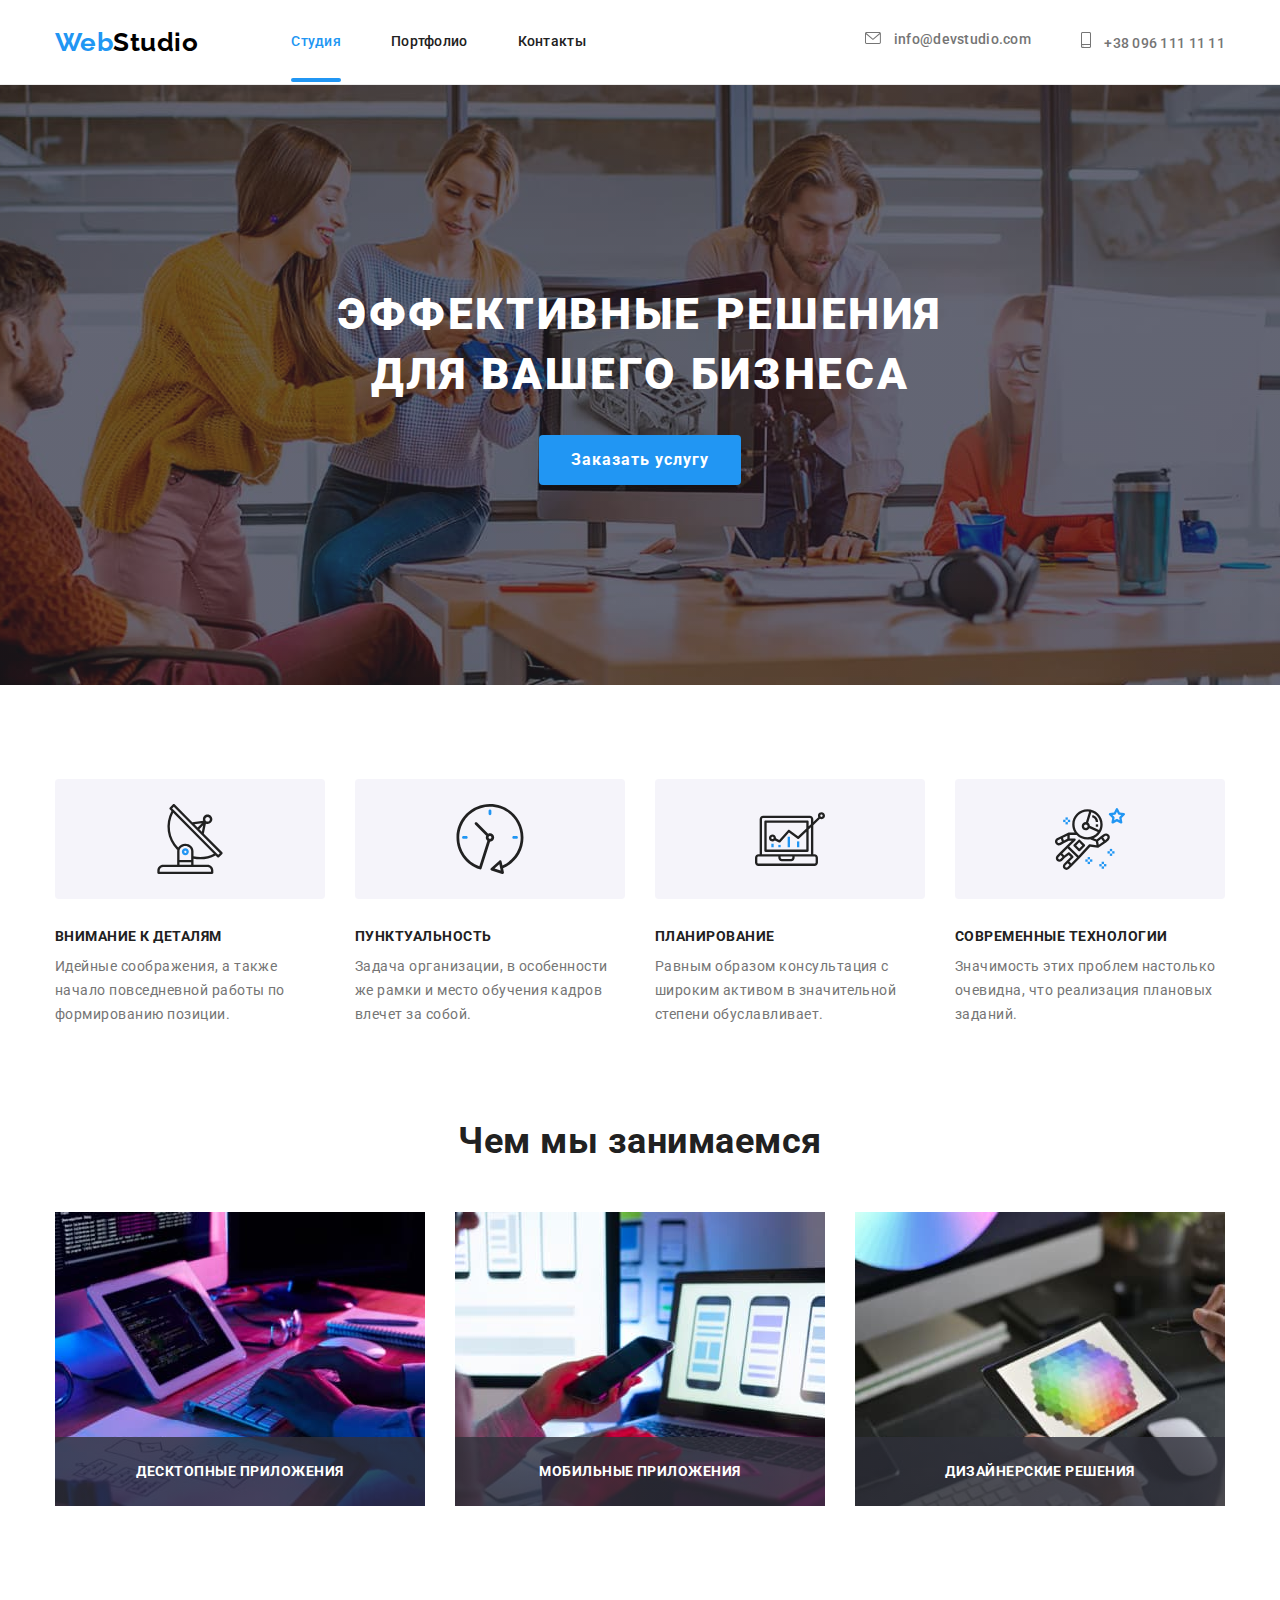
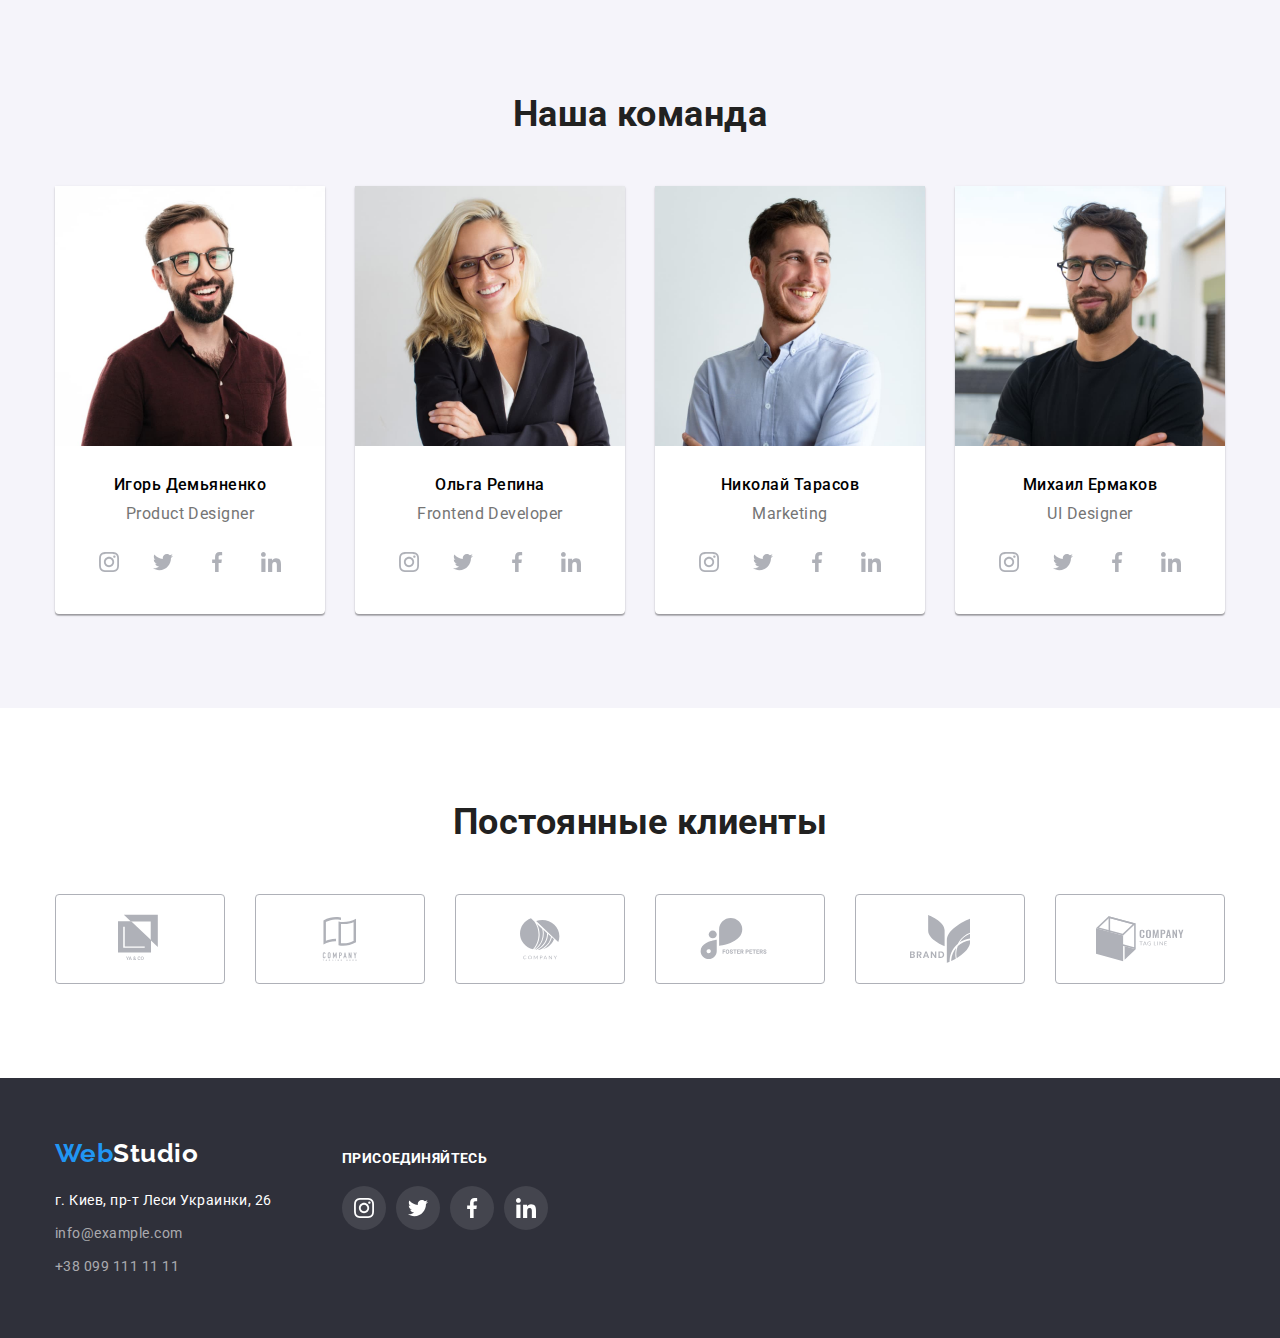
==== index.html @ bd4ec343 "commit1" ====
<!DOCTYPE html>
<html lang="en">
  <head>
    <meta charset="UTF-8" />
    <meta name="viewport" content="width=device-width, initial-scale=1.0" />
    <title>Web studio</title>
    <link rel="preconnect" href="https://fonts.gstatic.com" />
    <link
      href="https://fonts.googleapis.com/css2?family=Raleway:wght@700&family=Roboto:wght@400;500;700;900&display=swap"
      rel="stylesheet"
    />
    <link
      rel="stylesheet"
      href="https://cdnjs.cloudflare.com/ajax/libs/modern-normalize/1.0.0/modern-normalize.min.css"
    />
    <link rel="stylesheet" href="./css/style.css" />
  </head>
  <body>
    <!-- header container -->
    <header class="header">
      <div class="container">
        <a class="header-logo" href="./index.html"><span>Web</span>Studio</a>
        <nav class="nav">
          <ul class="nav-list">
            <li class="item">
              <a class="nav-link current" href="./index.html">Студия</a>
            </li>
            <li class="item">
              <a class="nav-link" href="./portfolio.html">Портфолио</a>
            </li>
            <li class="item">
              <a class="nav-link" href="">Контакты</a>
            </li>
          </ul>
        </nav>
        <address>
          <ul class="address-list">
            <li class="item">
              <a class="header-contact" href="mailto:info@devstudio.com">
                <svg class="icon" width="16" height="12">
                  <use href="./img/sprite.svg#icon-mail"></use>
                </svg>
                info@devstudio.com</a
              >
            </li>
            <li class="item">
              <a class="header-contact" href="tel:+380961111111">
                <svg class="icon" width="10" height="16">
                  <use href="./img/sprite.svg#icon-phone"></use>
                </svg>
                +38 096 111 11 11
              </a>
            </li>
          </ul>
        </address>
      </div>
    </header>
    <!-- main container -->
    <main>
      <section class="hero section">
        <div class="container">
          <div class="hero-content">
            <h1 class="hero-heading">Эффективные решения для вашего бизнеса</h1>
            <button class="make-order-button" data-modal-open>Заказать услугу</button>
          </div>
        </div>
      </section>
      <!-- our strength section -->
      <section class="strength section">
        <div class="strength container">
          <h2 class="heading visually-hidden">Наши преимущества</h2>
          <ul class="strength-list">
            <li class="item antenna">
              <h3 class="name">Внимание к деталям</h3>
              <p class="discription">
                Идейные соображения, а также начало повседневной работы по формированию позиции.
              </p>
            </li>
            <li class="item clock">
              <h3 class="name">Пунктуальность</h3>
              <p class="discription">
                Задача организации, в особенности же рамки и место обучения кадров влечет за собой.
              </p>
            </li>
            <li class="item diagram">
              <h3 class="name">Планирование</h3>
              <p class="discription">
                Равным образом консультация с широким активом в значительной степени обуславливает.
              </p>
            </li>
            <li class="item astronaut">
              <h3 class="name">Современные технологии</h3>
              <p class="discription">Значимость этих проблем настолько очевидна, что реализация плановых заданий.</p>
            </li>
          </ul>
        </div>
      </section>
      <!-- Businesses section -->
      <section class="businesses section">
        <div class="container">
          <h2 class="heading">Чем мы занимаемся</h2>
          <ul class="businesses-list">
            <li class="item">
              <img width="370" height="294" src="./img/img1.jpg" alt="desk" />
              <div class="item-label">
                <h3 class="label-heading">Десктопные приложения</h3>
              </div>
            </li>
            <li class="item">
              <img width="370" height="294" src="./img/img2.jpg" alt="phone" />
              <div class="item-label">
                <h3 class="label-heading">Мобильные приложения</h3>
              </div>
            </li>
            <li class="item">
              <img width="370" height="294" src="./img/img3.jpg" alt="tablet" />
              <div class="item-label">
                <h3 class="label-heading">Дизайнерские решения</h3>
              </div>
            </li>
          </ul>
        </div>
      </section>
      <!-- teammates section -->
      <section class="team section">
        <div class="container">
          <h2 class="heading">Наша команда</h2>
          <ul class="team-list">
            <li class="item">
              <img width="270" height="260" src="./img/team1.jpg" alt="Product Designer" />
              <div class="item-name">
                <h3 class="name">Игорь Демьяненко</h3>
                <p class="description">Product Designer</p>
                <ul class="link-list">
                  <li class="link-item">
                    <a class="link-icon" href="">
                      <svg class="icon" width="20" height="20">
                        <use href="./img/sprite.svg#icon-instagram"></use>
                      </svg>
                    </a>
                  </li>
                  <li class="link-item">
                    <a class="link-icon" href="">
                      <svg class="icon" width="20" height="20">
                        <use href="./img/sprite.svg#icon-twitter"></use>
                      </svg>
                    </a>
                  </li>
                  <li class="link-item">
                    <a class="link-icon" href="">
                      <svg class="icon" width="20" height="20">
                        <use href="./img/sprite.svg#icon-facebook"></use>
                      </svg>
                    </a>
                  </li>
                  <li class="link-item">
                    <a class="link-icon" href="">
                      <svg class="icon" width="20" height="20">
                        <use href="./img/sprite.svg#icon-linkedin"></use>
                      </svg>
                    </a>
                  </li>
                </ul>
              </div>
            </li>
            <li class="item">
              <img width="270" height="260" src="./img/team2.jpg" alt="Frontend Developer" />
              <div class="item-name">
                <h3 class="name">Ольга Репина</h3>
                <p class="description">Frontend Developer</p>
                <ul class="link-list">
                  <li class="link-item">
                    <a class="link-icon" href="">
                      <svg class="icon" width="20" height="20">
                        <use href="./img/sprite.svg#icon-instagram"></use>
                      </svg>
                    </a>
                  </li>
                  <li class="link-item">
                    <a class="link-icon" href="">
                      <svg class="icon" width="20" height="20">
                        <use href="./img/sprite.svg#icon-twitter"></use>
                      </svg>
                    </a>
                  </li>
                  <li class="link-item">
                    <a class="link-icon" href="">
                      <svg class="icon" width="20" height="20">
                        <use href="./img/sprite.svg#icon-facebook"></use>
                      </svg>
                    </a>
                  </li>
                  <li class="link-item">
                    <a class="link-icon" href="">
                      <svg class="icon" width="20" height="20">
                        <use href="./img/sprite.svg#icon-linkedin"></use>
                      </svg>
                    </a>
                  </li>
                </ul>
              </div>
            </li>
            <li class="item">
              <img width="270" height="260" src="./img/team3.jpg" alt="Marketing" />
              <div class="item-name">
                <h3 class="name">Николай Тарасов</h3>
                <p class="description">Marketing</p>
                <ul class="link-list">
                  <li class="link-item">
                    <a class="link-icon" href="">
                      <svg class="icon" width="20" height="20">
                        <use href="./img/sprite.svg#icon-instagram"></use>
                      </svg>
                    </a>
                  </li>
                  <li class="link-item">
                    <a class="link-icon" href="">
                      <svg class="icon" width="20" height="20">
                        <use href="./img/sprite.svg#icon-twitter"></use>
                      </svg>
                    </a>
                  </li>
                  <li class="link-item">
                    <a class="link-icon" href="">
                      <svg class="icon" width="20" height="20">
                        <use href="./img/sprite.svg#icon-facebook"></use>
                      </svg>
                    </a>
                  </li>
                  <li class="link-item">
                    <a class="link-icon" href="">
                      <svg class="icon" width="20" height="20">
                        <use href="./img/sprite.svg#icon-linkedin"></use>
                      </svg>
                    </a>
                  </li>
                </ul>
              </div>
            </li>
            <li class="item">
              <img width="270" height="260" src="./img/team4.jpg" alt="UI Designer" />
              <div class="item-name">
                <h3 class="name">Михаил Ермаков</h3>
                <p class="description">UI Designer</p>
                <ul class="link-list">
                  <li class="link-item">
                    <a class="link-icon" href="">
                      <svg class="icon" width="20" height="20">
                        <use href="./img/sprite.svg#icon-instagram"></use>
                      </svg>
                    </a>
                  </li>
                  <li class="link-item">
                    <a class="link-icon" href="">
                      <svg class="icon" width="20" height="20">
                        <use href="./img/sprite.svg#icon-twitter"></use>
                      </svg>
                    </a>
                  </li>
                  <li class="link-item">
                    <a class="link-icon" href="">
                      <svg class="icon" width="20" height="20">
                        <use href="./img/sprite.svg#icon-facebook"></use>
                      </svg>
                    </a>
                  </li>
                  <li class="link-item">
                    <a class="link-icon" href="">
                      <svg class="icon" width="20" height="20">
                        <use href="./img/sprite.svg#icon-linkedin"></use>
                      </svg>
                    </a>
                  </li>
                </ul>
              </div>
            </li>
          </ul>
        </div>
      </section>
      <!----- client section ------>
      <section class="client section">
        <div class="container">
          <h2 class="heading">Постоянные клиенты</h2>
          <ul class="client-list">
            <li class="item">
              <a href="" class="client-link">
                <svg class="icon" width="44" height="50">
                  <use href="./img/sprite.svg#icon-logo1"></use>
                </svg>
              </a>
            </li>
            <li class="item">
              <a href="" class="client-link">
                <svg class="icon" width="40" height="44">
                  <use href="./img/sprite.svg#icon-logo2"></use>
                </svg>
              </a>
            </li>
            <li class="item">
              <a href="" class="client-link">
                <svg class="icon" width="40" height="42">
                  <use href="./img/sprite.svg#icon-logo3"></use>
                </svg>
              </a>
            </li>
            <li class="item">
              <a href="" class="client-link">
                <svg class="icon" width="80" height="42">
                  <use href="./img/sprite.svg#icon-logo4"></use>
                </svg>
              </a>
            </li>
            <li class="item">
              <a href="" class="client-link">
                <svg class="icon" width="60" height="48">
                  <use href="./img/sprite.svg#icon-logo5"></use>
                </svg>
              </a>
            </li>
            <li class="item">
              <a href="" class="client-link">
                <svg class="icon" width="88" height="46">
                  <use href="./img/sprite.svg#icon-logo6"></use>
                </svg>
              </a>
            </li>
          </ul>
        </div>
      </section>
    </main>
    <!-- footer section -->
    <footer class="footer">
      <section class="container">
        <div class="info">
          <a class="footer-logo" href="./index.html"><span>Web</span>Studio</a>
          <address>
            <ul>
              <li class="item">
                <a
                  class="footer-address"
                  href="https://goo.gl/maps/swV6j4v5GU542pUBA"
                  target="_blank"
                  rel="searchonmaps"
                >
                  г. Киев, пр-т Леси Украинки, 26
                </a>
              </li>
              <li class="item">
                <a class="footer-contact" href="mailto:info@example.com">info@example.com </a>
              </li>
              <li class="item">
                <a class="footer-contact" href="tel:+380991111111">+38 099 111 11 11 </a>
              </li>
            </ul>
          </address>
        </div>
        <div class="footer-list">
          <h3 class="heading-joinus">Присоединяйтесь</h3>
          <ul class="footer-links-list">
            <li class="footer-links-list-item">
              <a class="footer-links-icon" href="">
                <svg class="icon" width="20" height="20">
                  <use href="./img/sprite.svg#icon-instagram"></use>
                </svg>
              </a>
            </li>
            <li class="footer-links-list-item">
              <a class="footer-links-icon" href="">
                <svg class="icon" width="20" height="20">
                  <use href="./img/sprite.svg#icon-twitter"></use>
                </svg>
              </a>
            </li>
            <li class="footer-links-list-item">
              <a class="footer-links-icon" href="">
                <svg class="icon" width="20" height="20">
                  <use href="./img/sprite.svg#icon-facebook"></use>
                </svg>
              </a>
            </li>
            <li class="footer-links-list-item">
              <a class="footer-links-icon" href="">
                <svg class="icon" width="20" height="20">
                  <use href="./img/sprite.svg#icon-linkedin"></use>
                </svg>
              </a>
            </li>
          </ul>
        </div>
      </section>
    </footer>

    <div class="backdrop is-hidden" data-modal>
      <div class="modal">
        <button class="close-modal" data-modal-close type="button">
          X
          <!-- <svg>
            <use href="./img/close.svg"></use>
          </svg> -->
        </button>
      </div>
    </div>

    <script src="./js/modal.js"></script>
  </body>
</html>
---- css/style.css ----
/* hero and footer backgrounds #2F303A
team background #F5F4FA
logo #000000 #2196F3
header nav #212121 #2196F3
contact links #757575 #2196F3
headings #212121
discriptions #757575
adress and email footer #FFFFFF, 60 % */

:root {
  --primary-heading-color: #212121;
  --primary-text-color: #757575;
  --hero-and-footer-background-color: #2f303a;
  --team-section-background-color: #f5f4fa;
  --accent-color: #2196f3;
  --hover-function: cubic-bezier(0.4, 0, 0.2, 1);
}

html {
  box-sizing: border-box;
  margin-left: auto;
  margin-right: auto;
}

*,
*::before,
*::after {
  box-sizing: inherit;
  padding: 0;
  margin: 0;
}

/* ------body------ */
body {
  background-color: #ffffff;
  font-family: 'roboto', sans-serif;
  letter-spacing: 0.03em;
}

.container {
  width: 1200px;
  padding-left: 15px;
  padding-right: 15px;
  margin-left: auto;
  margin-right: auto;
}

.section {
  padding-top: 94px;
  padding-bottom: 94px;
}

/* section,
container,
div {
  outline: solid 1px tomato;
} */

/*---- removing decor ---*/
li {
  list-style: none;
}

a {
  text-decoration: none;
}

img {
  display: block;
}
button {
  border: none;
  cursor: pointer;
}

.visually-hidden {
  position: absolute !important;
  clip: rect(1px 1px 1px 1px);
  clip: rect(1px, 1px, 1px, 1px);
  padding: 0 !important;
  border: 0 !important;
  height: 1px !important;
  width: 1px !important;
  overflow: hidden;
}
/* ---------header----------- */

.header .container {
  display: flex;
  align-items: center;
}

.nav {
  margin-left: 93px;
}

.nav-list {
  display: flex;
}

.nav-list .item + .item,
.address-list .item + .item {
  margin-left: 50px;
}

.address-list {
  display: flex;
}

.header address {
  margin-left: auto;
}

.nav-link-current,
.nav-link,
.header-contact {
  display: block;
  padding-top: 32px;
  padding-bottom: 32px;
  transition: color 250ms var(--hover-function);
}

.header-logo,
.footer-logo {
  color: #000000;
  font-family: 'raleway', sans-serif;
  font-weight: 700;
  font-size: 26px;
  line-height: 1.19;
}

.header-logo span,
.footer-logo span {
  color: var(--accent-color);
}

.header {
  color: var(--primary-heading-color);
  background-color: #ffffff;
  border-bottom: 1px solid #ececec;
}

.nav-link {
  color: var(--primary-heading-color);
  font-weight: 500;
  font-size: 14px;
  line-height: 1.14;
  letter-spacing: 0.02em;
}

.nav-list .current {
  color: var(--accent-color);
  display: block;
  padding-bottom: 0;
}

.nav-list .current::after {
  margin-top: 28px;
  content: '';
  display: block;
  height: 4px;
  border-radius: 2px;
  background-color: var(--accent-color);
}

.header-contact {
  color: #757575;
  font-style: normal;
  font-weight: 500;
  font-size: 14px;
  line-height: 1.14;
  letter-spacing: 0.02em;
  fill: #757575;
}

.header .icon {
  margin-right: 10px;
  transition: fill 250ms var(--hover-function);
}

.header-contact:hover,
.nav-link:hover,
.header-contact:focus,
.nav-link:focus {
  color: var(--accent-color);
  fill: var(--accent-color);
}

/* --------hero------- */

.hero {
  background-color: var(--hero-and-footer-background-color);
  height: 600px;
  max-width: 1600px;
  padding-top: 200px;
  padding-bottom: 200px;
  margin-left: auto;
  margin-right: auto;
  background-image: linear-gradient(to right, rgba(47, 48, 58, 0.4), rgba(47, 48, 58, 0.4)), url(../img/hero.jpg);
  background-size: cover;
  background-position: center;
  background-repeat: no-repeat;
}

.hero-content {
  text-align: center;
  margin: auto;
  max-width: 630px;
}

.hero-heading {
  color: #ffffff;
  font-weight: 900;
  font-size: 44px;
  line-height: 1.36;

  letter-spacing: 0.06em;
  text-transform: uppercase;
  margin-bottom: 30px;
}

.make-order-button {
  background-color: var(--accent-color);
  color: #ffffff;
  font-family: inherit;
  font-weight: 700;
  font-size: 16px;
  line-height: 1.87;
  text-align: center;
  letter-spacing: 0.06em;
  box-shadow: 0px 4px 4px rgba(0, 0, 0, 0.15);
  border-radius: 4px;
  padding: 10px 32px;
  transition: background 250ms var(--hover-function);
}

.make-order-button:hover,
.make-order-button:focus {
  background: #188ce8;
}

/* --portfolio buttons-- */

.portfolio-button {
  background-color: #f5f4fa;
  font-family: inherit;
  font-weight: 500;
  font-size: 16px;
  line-height: 1.62;

  border-radius: 4px;
  padding: 6px 22px 6px 22px;
  transition: all 250ms var(--hover-function);
}

.portfolio-button:hover,
.portfolio-button:focus,
.portfolio-button:active {
  color: #ffffff;
  background-color: var(--accent-color);
  box-shadow: 0px 3px 1px rgba(0, 0, 0, 0.1), 0px 1px 2px rgba(0, 0, 0, 0.08), 0px 2px 2px rgba(0, 0, 0, 0.12);
  border-radius: 4px;
}

.button-list {
  display: flex;
  justify-content: center;
  margin-bottom: 50px;
}

.button-list .item + .item {
  margin-left: 8px;
}

/* --strength-section-- */

.heading {
  color: var(--primary-heading-color);
  font-weight: 700;
  font-size: 36px;
  line-height: 1.16;
  text-align: center;
  margin-bottom: 50px;
}

.strength .name {
  color: var(--primary-heading-color);
  font-weight: 700;
  font-size: 14px;
  line-height: 1.14;
  text-transform: uppercase;
  margin-top: 30px;
  margin-bottom: 10px;
}

.strength .discription {
  color: var(--primary-text-color);
  font-weight: 400;
  font-size: 14px;
  line-height: 1.71;
}

.strength-list {
  display: flex;
  margin-left: -30px;
}

.strength-list .item {
  margin-left: 30px;
  width: calc(100% / 4 - 30px);
}

.strength .item::before {
  display: block;
  content: '';
  height: 120px;
  background-color: #f5f4fa;
  background-position: center;
  background-repeat: no-repeat;
  border-radius: 4px;
}

.strength .antenna::before {
  background-image: url(../img/antenna.svg);
}

.strength .clock::before {
  background-image: url(../img/clock.svg);
}

.strength .diagram::before {
  background-image: url(../img/diagram.svg);
}

.strength .astronaut::before {
  background-image: url(../img/astronaut.svg);
}

/*---- businesses-section----- */

.businesses {
  padding-top: 0px;
}

.businesses-list {
  display: flex;
}

.businesses-list .item {
  margin-left: 30px;
  flex-basis: calc(100% / 3 - 30px);
  position: relative;
}

.businesses-list {
  margin-left: -30px;
}

.item-label {
  background-image: linear-gradient(rgba(47, 48, 58, 0.8), rgba(47, 48, 58, 0.8));
  padding-top: 27px;
  padding-bottom: 27px;
  width: 100%;
  position: absolute;
  bottom: 0px;
}

.label-heading {
  font-weight: bold;
  font-size: 14px;
  line-height: 1.14;
  text-align: center;
  text-transform: uppercase;
  color: #ffffff;
}
/* ------team-section-------- */

.team {
  background-color: var(--team-section-background-color);
}

.team-list {
  display: flex;
  margin-left: -30px;
}

.team-list .item {
  background-color: #ffffff;
  box-shadow: 0px 1px 3px rgba(0, 0, 0, 0.12), 0px 1px 1px rgba(0, 0, 0, 0.14), 0px 2px 1px rgba(0, 0, 0, 0.2);
  border-radius: 0px 0px 4px 4px;

  flex-basis: calc(100% / 4 - 30px);
  margin-left: 30px;
}

.team-list .item-name {
  margin-top: 30px;
  margin-bottom: 30px;
}

.team .name {
  font-weight: 500;
  font-size: 16px;
  line-height: 1.18;
  text-align: center;
  margin-bottom: 10px;
}

.team .description {
  color: var(--primary-text-color);
  font-weight: 400;
  font-size: 16px;
  line-height: 1.18;
  text-align: center;
  margin-bottom: 16px;
}

.link-list {
  display: flex;
  justify-content: center;
  margin-left: -10px;
}

.link-list .link-item {
  margin-left: 10px;
}

.link-list .link-icon {
  display: flex;
  align-items: center;
  justify-content: center;
  height: 44px;
  width: 44px;
  border-radius: 50%;
  fill: #afb1b8;
  transition: all 250ms var(--hover-function);
}

.link-list .link-icon:hover,
.link-list .link-icon:focus {
  background-color: var(--accent-color);
  fill: #ffffff;
}

/* ------------client-section--------- */

.client-list {
  display: flex;
  margin-left: -30px;
}

.client-list .item {
  margin-left: 30px;
  width: calc(100% / 6 - 30px);
}

.client .icon {
  fill: #afb1b8;
  transition: all 250ms var(--hover-function);
}

.client-link {
  height: 90px;
  display: flex;
  justify-content: center;
  align-items: center;
  background-color: #ffffff;
  border: 1px solid #afb1b8;
  border-radius: 4px;
  transition: all 250ms var(--hover-function);
}

.client-link:hover .icon,
.client-link:focus .icon {
  fill: var(--accent-color);
}

.client-link:hover,
.client-link:focus {
  border-color: var(--accent-color);
}

/* -------portfolio-section---------- */

.portfolio .name {
  color: var(--primary-heading-color);
  font-weight: 700;
  font-size: 18px;
  line-height: 2;
}

.description {
  color: var(--primary-text-color);
  font-weight: 400;
  font-size: 16px;
  line-height: 1.87;
}

.project-list {
  display: flex;
  flex-wrap: wrap;
  margin-left: -30px;
  margin-top: -30px;
}

.project-list .project-list-item {
  flex-basis: calc(100% / 3 - 30px);
  display: block;
  margin-left: 30px;
  margin-top: 30px;
}

.project-list .card {
  transition: all 250ms var(--hover-function);
}

.project-list .card-name {
  padding: 20px 24px;
  border: 1px solid #eeeeee;
}

.project-list .card:hover,
.project-list .card:focus {
  box-shadow: 0px 1px 1px rgba(0, 0, 0, 0.12), 0px 4px 4px rgba(0, 0, 0, 0.06), 1px 4px 6px rgba(0, 0, 0, 0.16);
}

.thumb {
  position: relative;
  overflow: hidden;
}

.thumb-description {
  background-color: rgba(33, 150, 243, 0.9);
  position: absolute;
  top: 0;
  left: 0;
  height: 100%;
  padding: 63px 24px;
  transition: all 250ms var(--hover-function);

  font-size: 18px;
  line-height: 1.56;
  color: #ffffff;

  opacity: 0;
  transform: translatey(100%);
}

.card:hover .thumb-description,
.card:focus .thumb-description {
  transform: translate(0%);
  opacity: 1;
}

/* ---footer--- */

.footer {
  background-color: var(--hero-and-footer-background-color);
}

.footer {
  padding-top: 60px;
  padding-bottom: 60px;
}

.footer .container {
  display: flex;
}

.footer-logo {
  color: #ffffff;
}
.footer address {
  margin-top: 20px;
}

.info .item + .item {
  margin-top: 9px;
}

.footer-address {
  color: #ffffff;
  font-style: normal;
  font-weight: 400;
  font-size: 14px;
  line-height: 1.71;
  transition: all 250ms var(--hover-function);
}

.footer-contact {
  margin-top: 9px;

  color: rgba(255, 255, 255, 0.6);
  font-style: normal;
  font-weight: 400;
  font-size: 14px;
  line-height: 1.71;
  transition: all 250ms var(--hover-function);
}

.footer-contact:hover,
.footer-address:hover,
.footer-contact:focus,
.footer-address:focus {
  color: var(--accent-color);
}

.heading-joinus {
  font-size: 14px;
  line-height: 16px;
  letter-spacing: 0.03em;
  text-transform: uppercase;
  color: #ffffff;
  margin-bottom: 20px;
}

.footer-list {
  margin-left: 70px;
  margin-top: 12px;
}

.footer-links-list {
  display: flex;
}

.footer-links-icon {
  display: flex;
  height: 44px;
  width: 44px;
  align-items: center;
  justify-content: center;
  border-radius: 50%;
  background-color: rgba(255, 255, 255, 0.1);
  fill: #ffffff;
  transition: all 250ms var(--hover-function);
}

.footer-links-list-item + .footer-links-list-item {
  margin-left: 10px;
}

.footer-links-icon:hover,
.footer-links-icon:focus {
  background-color: var(--accent-color);
}

/* ------------modal window -----------*/

.backdrop {
  position: fixed;
  top: 0;
  left: 0;
  width: 100%;
  height: 100%;
  background-color: rgba(0, 0, 0, 0.2);
  transition: all 500ms var(--hover-function);
}

.modal {
  width: 528px;
  height: 581px;
  position: absolute;
  top: 50%;
  left: 50%;
  transform: translate(-50%, -50%);
  background-color: #ffffff;

  box-shadow: 0px 1px 3px rgba(0, 0, 0, 0.12), 0px 1px 1px rgba(0, 0, 0, 0.14), 0px 2px 1px rgba(0, 0, 0, 0.2);
  border-radius: 4px;
}

.close-modal {
  width: 30px;
  height: 30px;
  background: transparent;
  border: 1px solid rgba(0, 0, 0, 0.1);
  border-radius: 50%;
  position: absolute;
  top: 8px;
  right: 8px;
}

.is-hidden {
  opacity: 0;
  visibility: hidden;
  pointer-events: none;
}
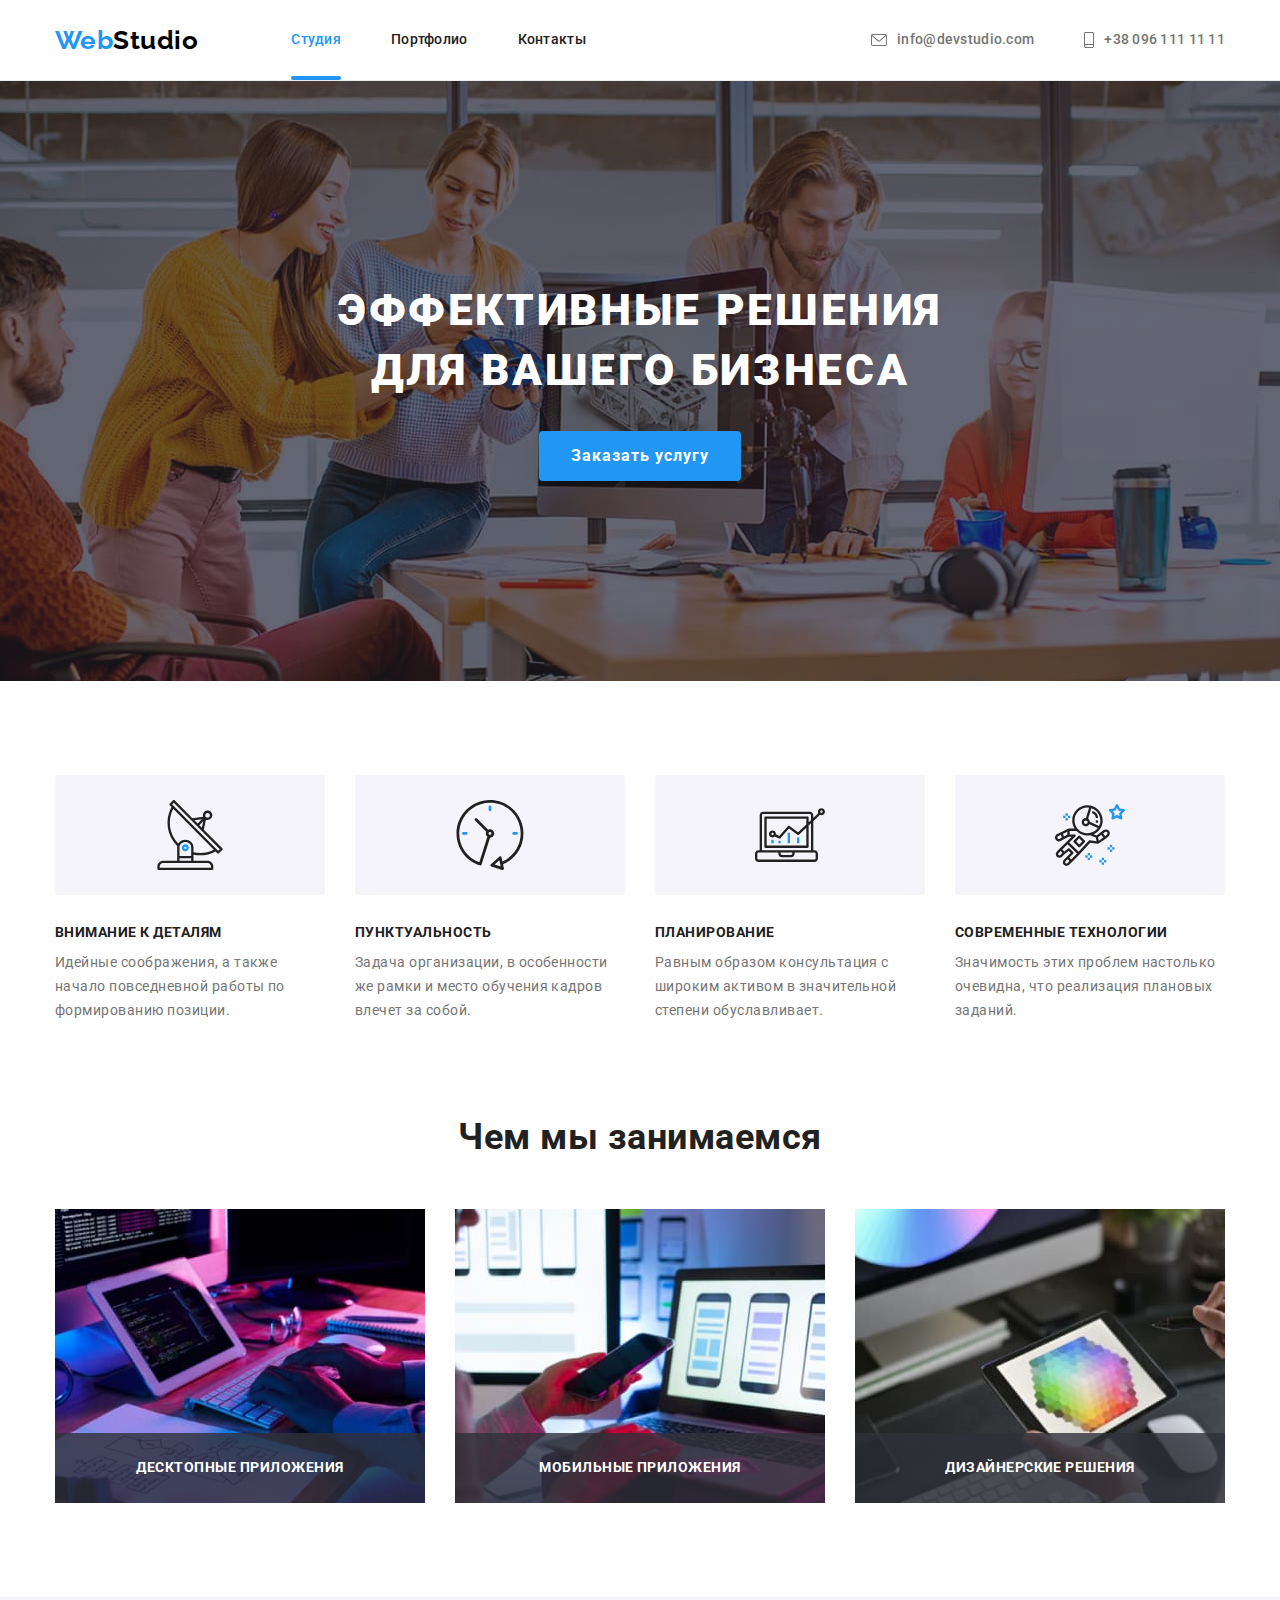
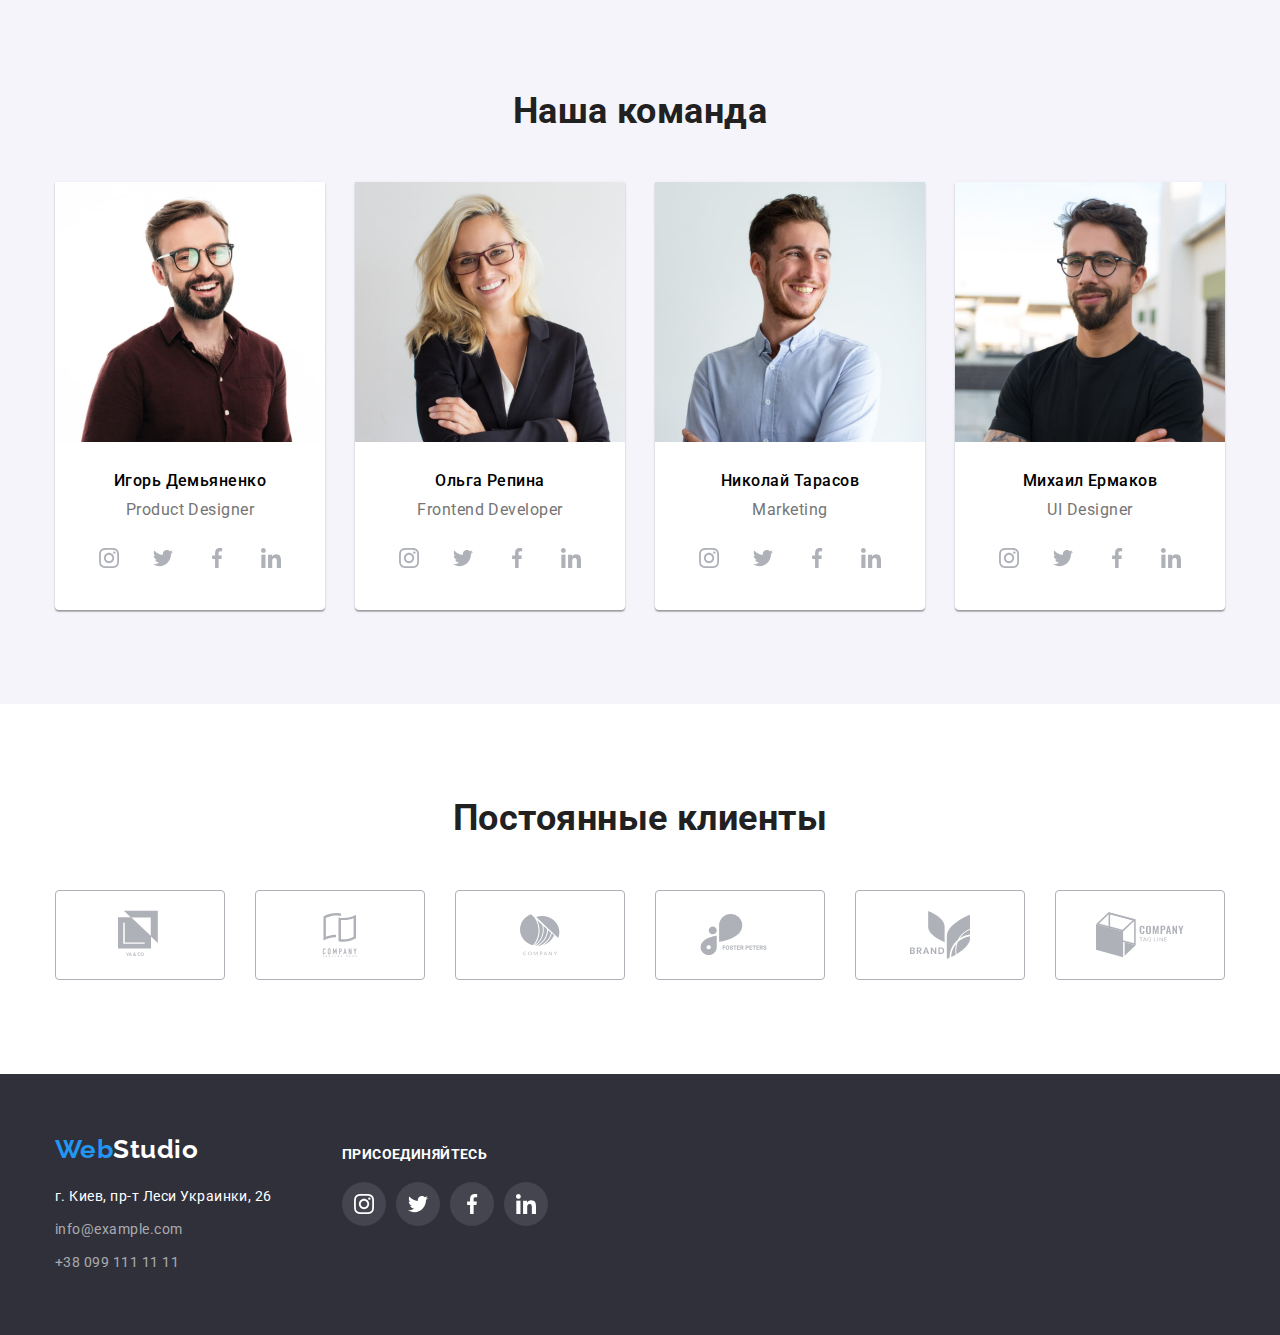
==== commit 5c552317: "update1" ====
--- a/index.html
+++ b/index.html
@@ -393,10 +393,9 @@
     <div class="backdrop is-hidden" data-modal>
       <div class="modal">
         <button class="close-modal" data-modal-close type="button">
-          X
-          <!-- <svg>
-            <use href="./img/close.svg"></use>
-          </svg> -->
+          <svg width="18" height="18">
+            <use href="./img/close-modal.svg"></use>
+          </svg>
         </button>
       </div>
     </div>
--- a/css/style.css
+++ b/css/style.css
@@ -171,6 +171,8 @@
   line-height: 1.14;
   letter-spacing: 0.02em;
   fill: #757575;
+  display: flex;
+  align-items: center;
 }
 
 .header .icon {
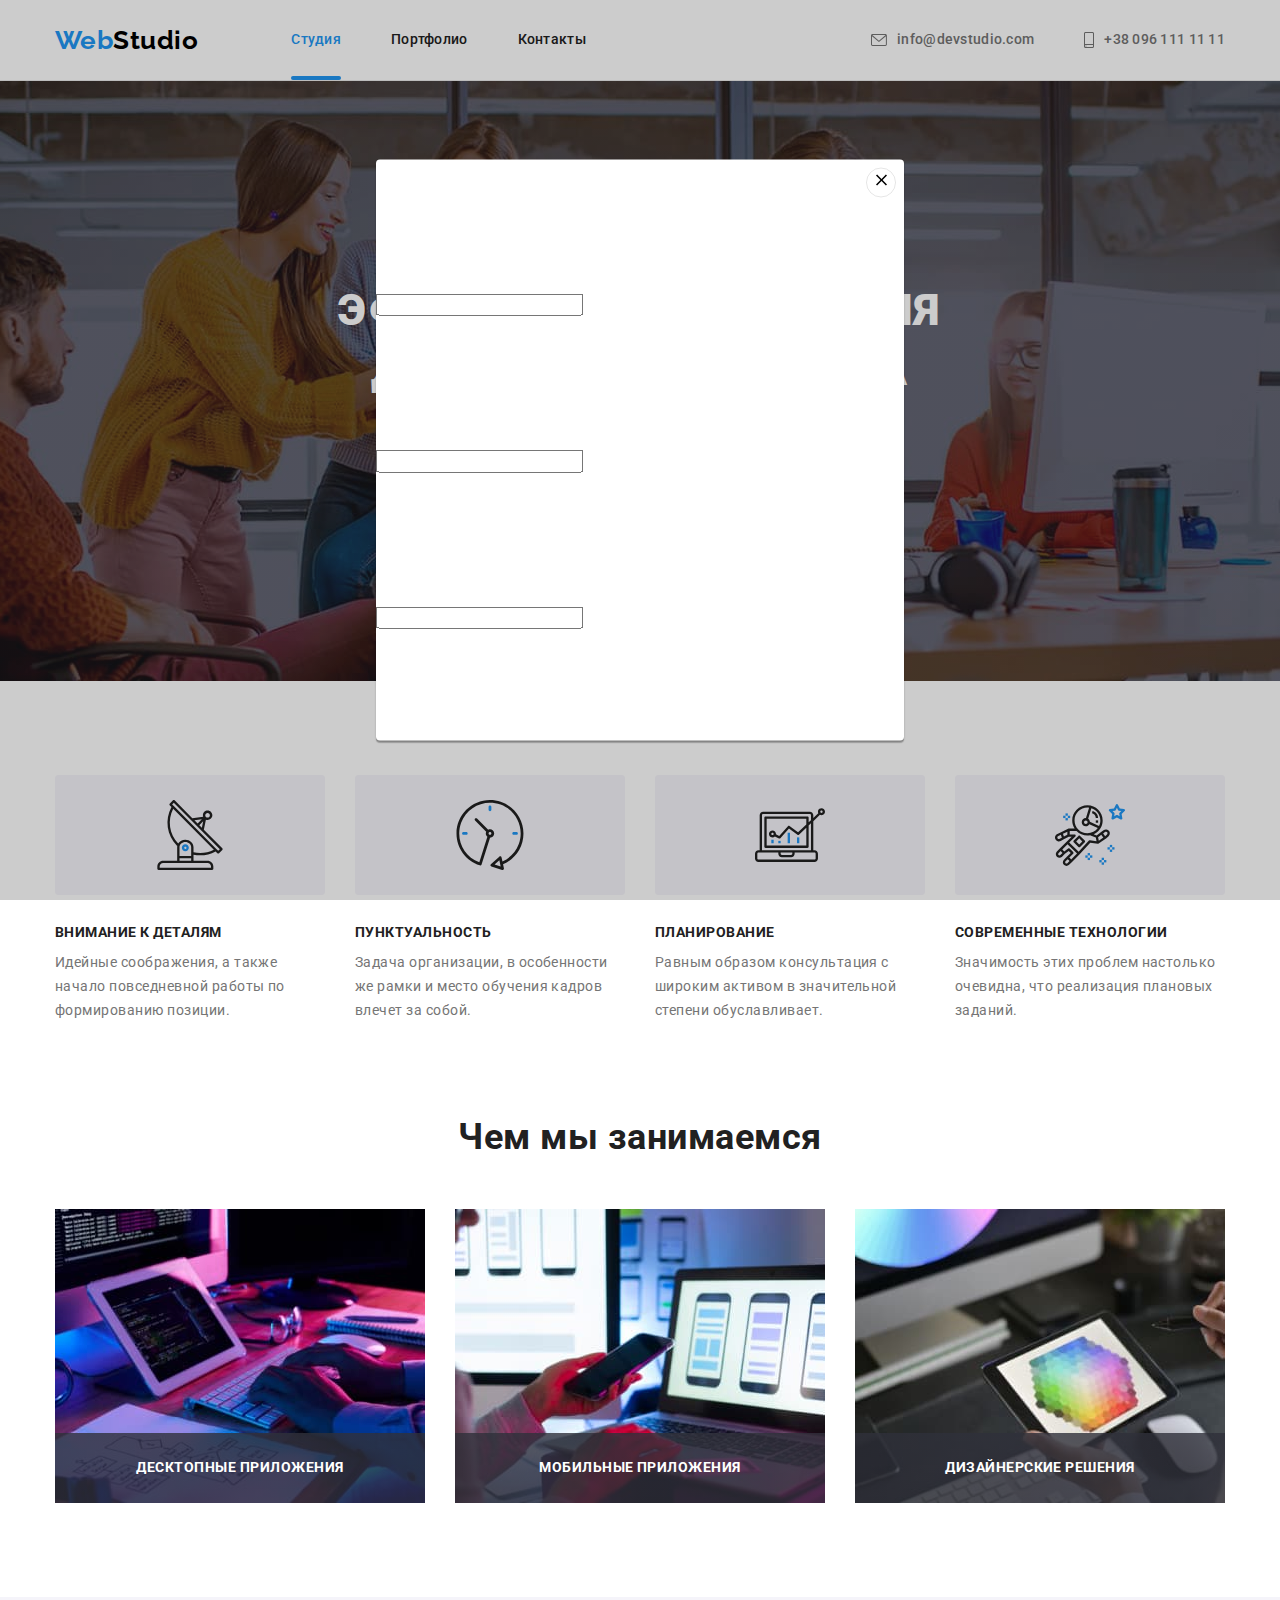
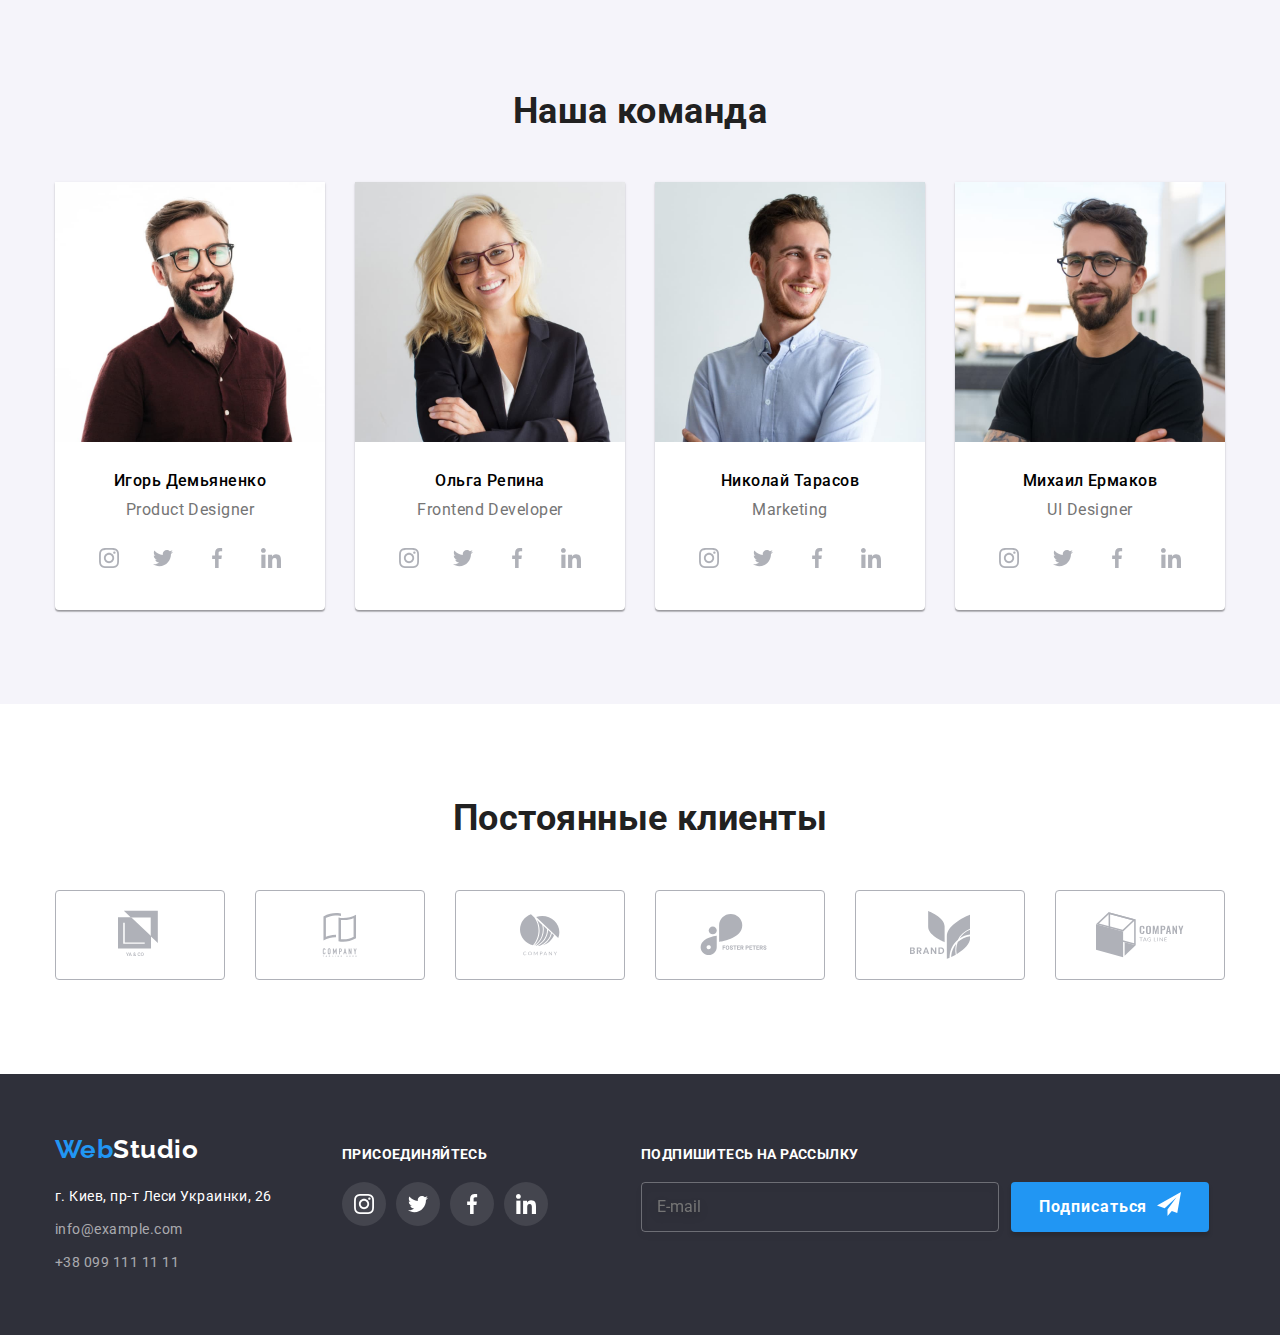
==== commit 7f944b7f: "footer form done" ====
--- a/index.html
+++ b/index.html
@@ -355,7 +355,7 @@
           </address>
         </div>
         <div class="footer-list">
-          <h3 class="heading-joinus">Присоединяйтесь</h3>
+          <h3 class="heading-footer">Присоединяйтесь</h3>
           <ul class="footer-links-list">
             <li class="footer-links-list-item">
               <a class="footer-links-icon" href="">
@@ -387,16 +387,51 @@
             </li>
           </ul>
         </div>
+        <div class="subscribe">
+          <h3 class="heading-footer">Подпишитесь на рассылку</h3>
+          <form class="form-footer" action="#">
+            <input class="input-email" type="email" placeholder="E-mail" name="mail" id="mail" />
+            <button class="button-send" type="submit">
+              <span>Подписаться</span>
+            </button>
+          </form>
+        </div>
       </section>
     </footer>
 
     <div class="backdrop is-hidden" data-modal>
-      <div class="modal">
+      <div class="modal-window">
         <button class="close-modal" data-modal-close type="button">
           <svg width="18" height="18">
             <use href="./img/close-modal.svg"></use>
           </svg>
         </button>
+        <ul class="form-list">
+          <li>
+            <label for="">
+              <input type="text" />
+              <svg>
+                <use></use>
+              </svg>
+            </label>
+          </li>
+          <li>
+            <label for="">
+              <input type="text" />
+              <svg>
+                <use></use>
+              </svg>
+            </label>
+          </li>
+          <li>
+            <label for="">
+              <input type="text" />
+              <svg>
+                <use></use>
+              </svg>
+            </label>
+          </li>
+        </ul>
       </div>
     </div>
 
--- a/css/style.css
+++ b/css/style.css
@@ -513,6 +513,7 @@
 }
 
 .project-list .card {
+  display: block;
   transition: all 250ms var(--hover-function);
 }
 
@@ -607,7 +608,7 @@
   color: var(--accent-color);
 }
 
-.heading-joinus {
+.heading-footer {
   font-size: 14px;
   line-height: 16px;
   letter-spacing: 0.03em;
@@ -644,6 +645,59 @@
 .footer-links-icon:hover,
 .footer-links-icon:focus {
   background-color: var(--accent-color);
+}
+
+.subscribe {
+  margin-left: 93px;
+  margin-top: 12px;
+}
+
+.form-footer {
+  display: flex;
+}
+
+.button-send {
+  background-color: var(--accent-color);
+  color: #ffffff;
+  font-family: inherit;
+  font-weight: 700;
+  font-size: 16px;
+  line-height: 1.87;
+  text-align: center;
+  letter-spacing: 0.06em;
+  box-shadow: 0px 4px 4px rgba(0, 0, 0, 0.15);
+  display: flex;
+
+  padding: 10px 28px;
+  border-radius: 4px;
+  margin-left: 12px;
+  transition: background 250ms var(--hover-function);
+}
+
+.button-send:hover,
+.button-send:focus {
+  background: #188ce8;
+}
+
+.button-send::after {
+  content: '';
+  display: block;
+  width: 24px;
+  height: 24px;
+  margin-left: 10px;
+
+  background-image: url(../img/icon-send.svg);
+}
+
+.input-email {
+  background-color: inherit;
+  width: 358px;
+  height: 50px;
+
+  padding: 15px;
+  border: 1px solid rgba(255, 255, 255, 0.3);
+  filter: drop-shadow(0px 4px 4px rgba(0, 0, 0, 0.15));
+  border-radius: 4px;
 }
 
 /* ------------modal window -----------*/
@@ -658,7 +712,7 @@
   transition: all 500ms var(--hover-function);
 }
 
-.modal {
+.modal-window {
   width: 528px;
   height: 581px;
   position: absolute;
@@ -682,8 +736,8 @@
   right: 8px;
 }
 
-.is-hidden {
+/* .is-hidden {
   opacity: 0;
   visibility: hidden;
   pointer-events: none;
-}
+} */
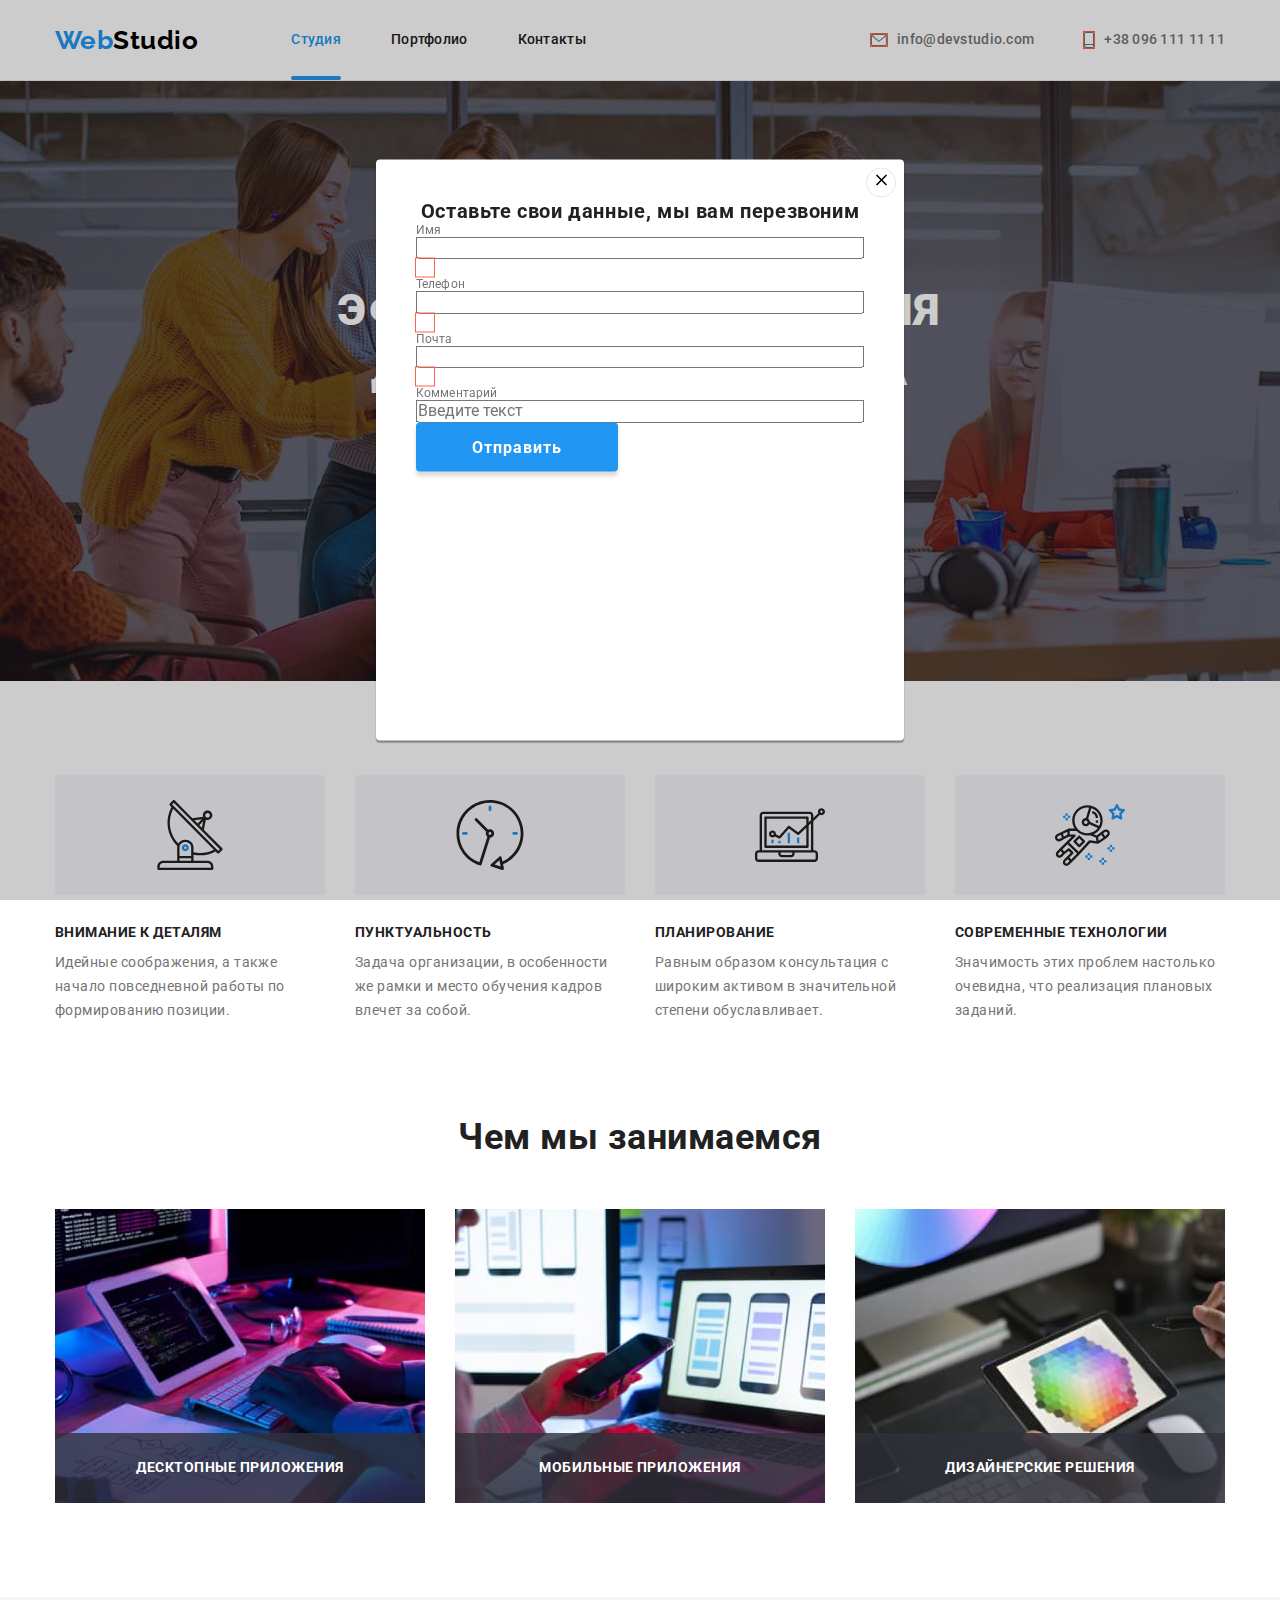
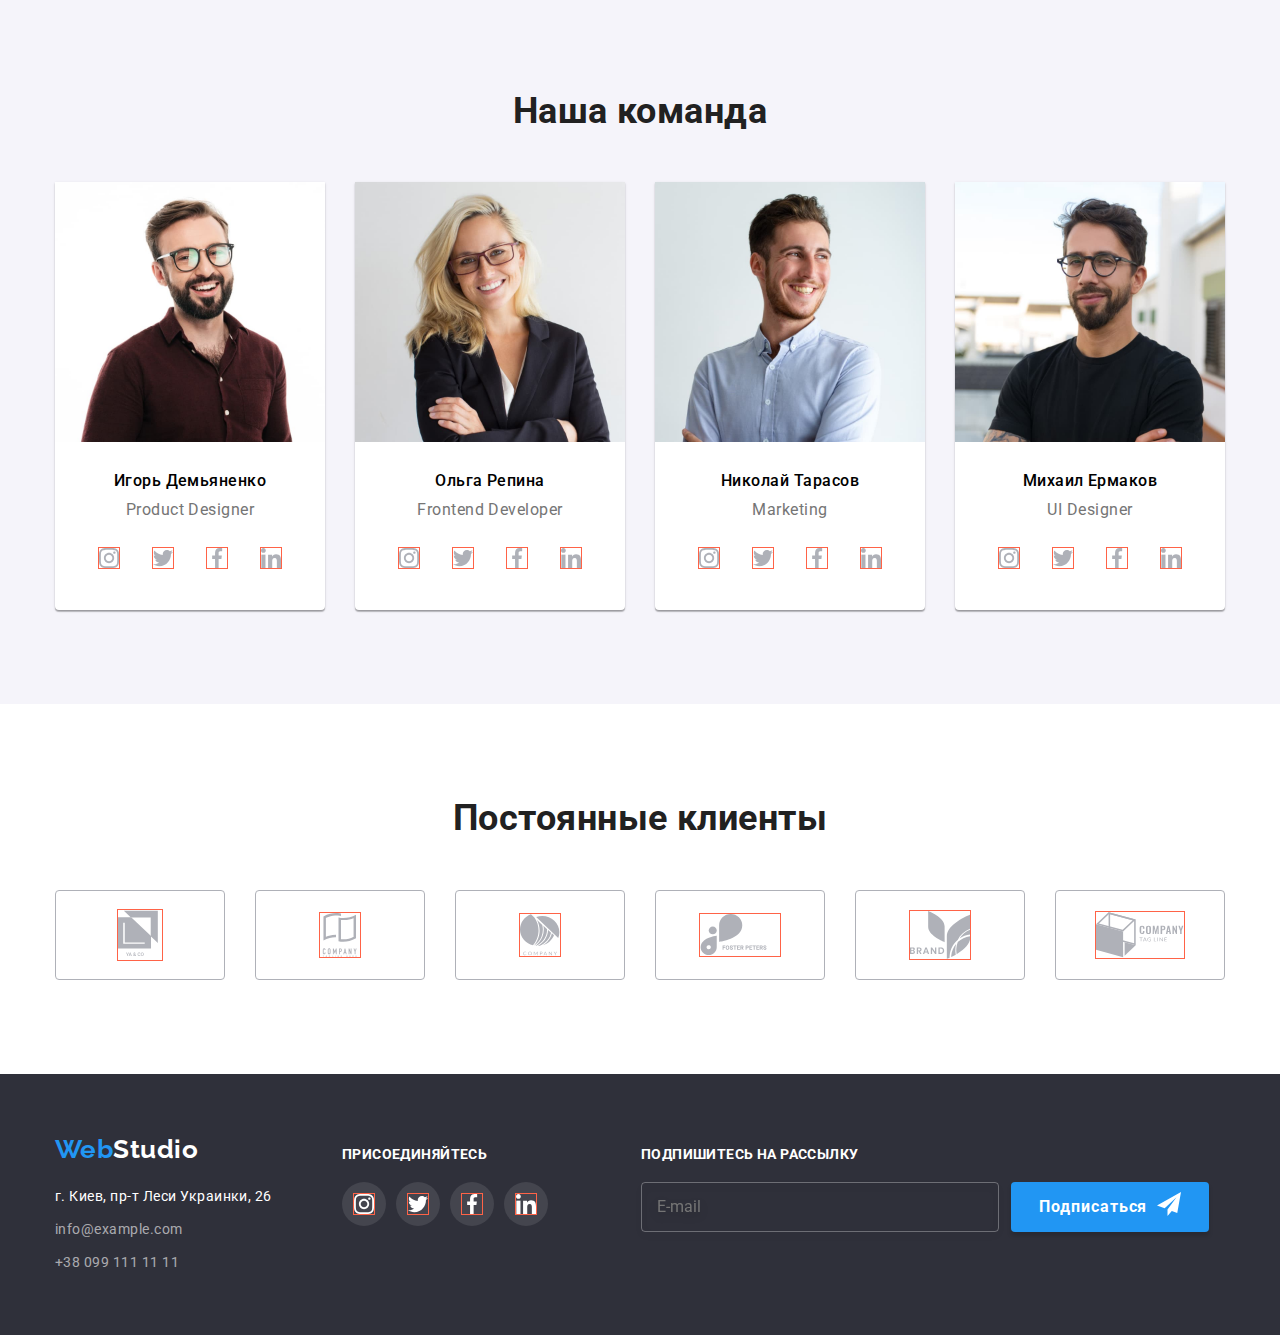
==== commit 7261f618: "keep working" ====
--- a/index.html
+++ b/index.html
@@ -406,32 +406,40 @@
             <use href="./img/close-modal.svg"></use>
           </svg>
         </button>
-        <ul class="form-list">
-          <li>
-            <label for="">
+        <form action="">
+          <p class="form-heading">Оставьте свои данные, мы вам перезвоним</p>
+
+          <ul class="form-list">
+            <li class="form-item">
+              <label class="form-label" for="">Имя </label>
               <input type="text" />
-              <svg>
-                <use></use>
+              <svg class="icon" width="18" height="18">
+                <use href="./img/for-sprite/name.svg"></use>
               </svg>
-            </label>
-          </li>
-          <li>
-            <label for="">
+            </li>
+            <li class="form-item">
+              <label class="form-label" for="">Телефон</label>
               <input type="text" />
-              <svg>
-                <use></use>
+
+              <svg class="icon" width="18" height="18">
+                <use href="./img/for-sprite/phone.svg"></use>
               </svg>
-            </label>
-          </li>
-          <li>
-            <label for="">
+            </li>
+            <li class="form-item">
+              <label class="form-label" for="">Почта</label>
               <input type="text" />
-              <svg>
-                <use></use>
+              <svg class="icon" width="18" height="18">
+                <use href="./img/for-sprite/email-form.svg"></use>
               </svg>
-            </label>
-          </li>
-        </ul>
+            </li>
+            <li class="form-item">
+              <label class="form-label" for="">Комментарий</label>
+              <input type="text" placeholder="Введите текст" />
+            </li>
+          </ul>
+        </form>
+
+        <button class="button-send-form">Отправить</button>
       </div>
     </div>
 
--- a/css/style.css
+++ b/css/style.css
@@ -721,6 +721,8 @@
   transform: translate(-50%, -50%);
   background-color: #ffffff;
 
+  padding: 40px;
+
   box-shadow: 0px 1px 3px rgba(0, 0, 0, 0.12), 0px 1px 1px rgba(0, 0, 0, 0.14), 0px 2px 1px rgba(0, 0, 0, 0.2);
   border-radius: 4px;
 }
@@ -736,6 +738,47 @@
   right: 8px;
 }
 
+.form-item {
+  display: flex;
+  flex-direction: column;
+}
+
+.icon {
+  outline: solid 1px tomato;
+}
+
+.form-heading {
+  font-weight: bold;
+  font-size: 20px;
+  line-height: 23px;
+  text-align: center;
+  letter-spacing: 0.03em;
+
+  color: #212121;
+}
+
+.form-label {
+  font-size: 12px;
+  line-height: 14px;
+  letter-spacing: 0.01em;
+  color: #757575;
+}
+
+.button-send-form {
+  background-color: var(--accent-color);
+  color: #ffffff;
+  font-family: inherit;
+  font-weight: 700;
+  font-size: 16px;
+  line-height: 1.87;
+  text-align: center;
+  letter-spacing: 0.06em;
+  box-shadow: 0px 4px 4px rgba(0, 0, 0, 0.15);
+  border-radius: 4px;
+  padding: 10px 56px;
+  transition: background 250ms var(--hover-function);
+}
+
 /* .is-hidden {
   opacity: 0;
   visibility: hidden;
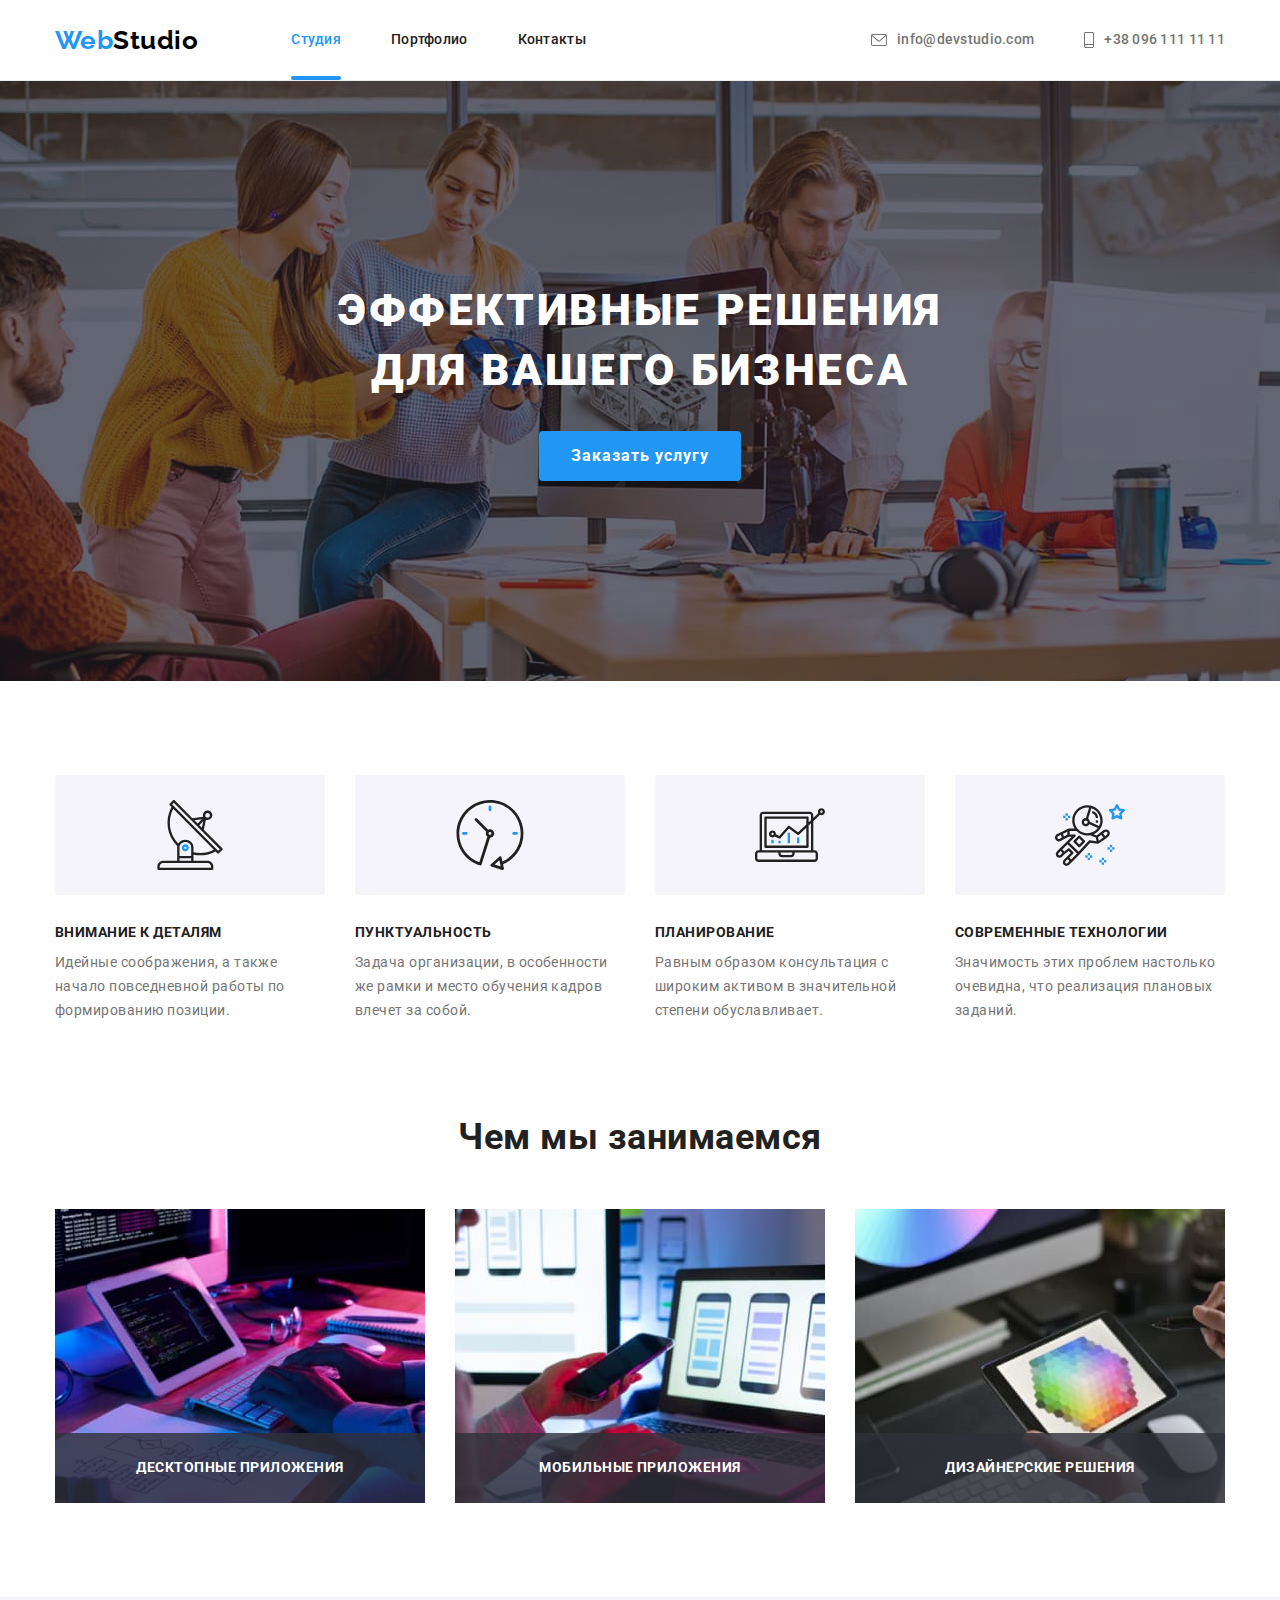
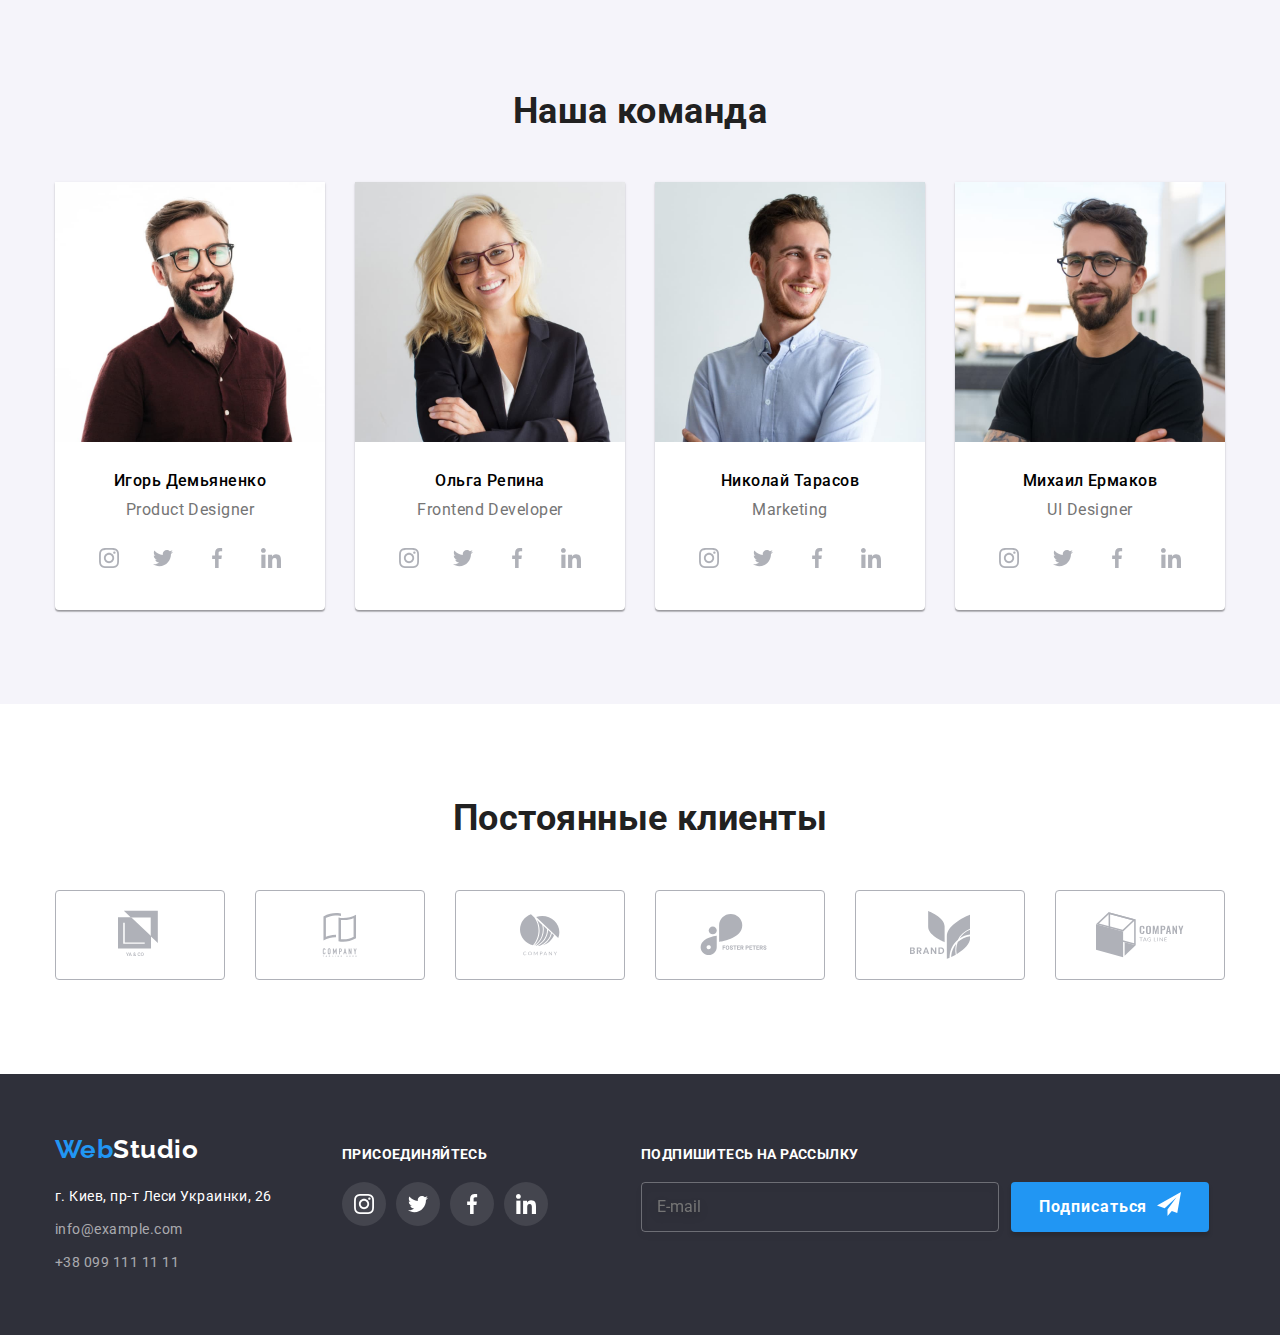
==== commit fa775827: "better soon" ====
--- a/index.html
+++ b/index.html
@@ -393,6 +393,9 @@
             <input class="input-email" type="email" placeholder="E-mail" name="mail" id="mail" />
             <button class="button-send" type="submit">
               <span>Подписаться</span>
+              <svg class="icon-send-footer" width="24" height="24">
+                <use href="./img/sprite.svg#icon-send"></use>
+              </svg>
             </button>
           </form>
         </div>
@@ -402,44 +405,62 @@
     <div class="backdrop is-hidden" data-modal>
       <div class="modal-window">
         <button class="close-modal" data-modal-close type="button">
-          <svg width="18" height="18">
-            <use href="./img/close-modal.svg"></use>
+          <svg width="12" height="12">
+            <use href="./img/sprite.svg#icon-close-modal"></use>
           </svg>
         </button>
-        <form action="">
+        <form class="modal-form" action="#">
           <p class="form-heading">Оставьте свои данные, мы вам перезвоним</p>
 
           <ul class="form-list">
             <li class="form-item">
-              <label class="form-label" for="">Имя </label>
-              <input type="text" />
-              <svg class="icon" width="18" height="18">
-                <use href="./img/for-sprite/name.svg"></use>
-              </svg>
+              <label class="form-label">
+                <span class="input-title">Имя</span>
+                <span class="input-icon-wrapper">
+                  <input class="form-input" name="name" type="text" required autocomplete="off" />
+                  <svg class="icon-form" width="13" height="13">
+                    <use href="./img/sprite.svg#icon-name-form"></use>
+                  </svg>
+                </span>
+              </label>
             </li>
             <li class="form-item">
-              <label class="form-label" for="">Телефон</label>
-              <input type="text" />
+              <label class="form-label">
+                <span class="input-title">Телефон</span>
+                <span class="input-icon-wrapper">
+                  <input class="form-input" name="tel" type="tel" required autocomplete="off" />
+                  <svg class="icon-form" width="15" height="12">
+                    <use href="./img/sprite.svg#icon-phone-form"></use>
+                  </svg>
+                </span>
+              </label>
+            </li>
+            <li class="form-item">
+              <label class="form-label">
+                <span class="input-title">Почта</span>
+                <span class="input-icon-wrapper">
+                  <input class="form-input" name="email" type="email" required autocomplete="off" />
+                  <svg class="icon-form" width="18" height="18">
+                    <use href="./img/sprite.svg#icon-email-form"></use>
+                  </svg>
+                </span>
+              </label>
+            </li>
+            <li>
+              <label class="form-label">
+                <span class="input-title">Комментарий</span>
+                <textarea class="text-area-form" placeholder="Введите текст" name="comment"> </textarea>
+              </label>
+            </li>
+          </ul>
 
-              <svg class="icon" width="18" height="18">
-                <use href="./img/for-sprite/phone.svg"></use>
-              </svg>
-            </li>
-            <li class="form-item">
-              <label class="form-label" for="">Почта</label>
-              <input type="text" />
-              <svg class="icon" width="18" height="18">
-                <use href="./img/for-sprite/email-form.svg"></use>
-              </svg>
-            </li>
-            <li class="form-item">
-              <label class="form-label" for="">Комментарий</label>
-              <input type="text" placeholder="Введите текст" />
-            </li>
-          </ul>
+          <input type="checkbox" id="policy" value="policy-accept" class="policy-checkbox visually-hidden" required />
+          <label for="policy" class="checkbox-label">
+            Соглашаюсь с рассылкой и принимаю <a class="conditions-link" href="#">Условия договора</a>
+          </label>
+
+          <button type="submit" class="button-send-form">Отправить</button>
         </form>
-
-        <button class="button-send-form">Отправить</button>
       </div>
     </div>
 
--- a/css/style.css
+++ b/css/style.css
@@ -679,18 +679,14 @@
   background: #188ce8;
 }
 
-.button-send::after {
-  content: '';
-  display: block;
-  width: 24px;
-  height: 24px;
+.icon-send-footer {
   margin-left: 10px;
-
-  background-image: url(../img/icon-send.svg);
+  fill: #ffffff;
 }
 
 .input-email {
   background-color: inherit;
+  color: #ffffff;
   width: 358px;
   height: 50px;
 
@@ -736,15 +732,12 @@
   position: absolute;
   top: 8px;
   right: 8px;
-}
-
-.form-item {
-  display: flex;
-  flex-direction: column;
-}
-
-.icon {
-  outline: solid 1px tomato;
+  transition: fill 250ms var(--hover-function);
+}
+
+.close-modal:hover,
+.close-modal:focus {
+  fill: var(--accent-color);
 }
 
 .form-heading {
@@ -753,6 +746,7 @@
   line-height: 23px;
   text-align: center;
   letter-spacing: 0.03em;
+  margin-bottom: 12px;
 
   color: #212121;
 }
@@ -762,6 +756,104 @@
   line-height: 14px;
   letter-spacing: 0.01em;
   color: #757575;
+  width: 100%;
+
+  display: inline-block;
+}
+
+.input-icon-wrapper {
+  display: block;
+  position: relative;
+  margin-top: 4px;
+}
+
+.form-input,
+.text-area-form {
+  width: 100%;
+
+  font-size: 14px;
+  line-height: 1.143;
+  letter-spacing: 0.01em;
+  border: 1px solid rgba(33, 33, 33, 0.2);
+  border-radius: 4px;
+  transition: border-color 250ms var(--hover-function);
+}
+
+.form-input {
+  height: 40px;
+  padding-left: 42px;
+  font-size: 16px;
+  margin-bottom: 10px;
+  transition: border 250ms var(--hover-function);
+}
+
+.text-area-form {
+  display: block;
+  height: 120px;
+  padding: 12px 16px;
+  resize: none;
+  margin-bottom: 20px;
+  margin-top: 4px;
+  transition: border 250ms var(--hover-function);
+}
+
+.text-area-form::placeholder {
+  color: rgba(117, 117, 117, 0.5);
+}
+
+.icon-form {
+  position: absolute;
+  top: 13px;
+  left: 13px;
+  transition: fill 250ms var(--hover-function);
+}
+
+.form-input:focus + .icon-form {
+  fill: var(--accent-color);
+}
+
+.form-input:focus,
+.text-area-form:focus {
+  outline: none;
+  border: 1px solid var(--accent-color);
+}
+
+.checkbox-label {
+  font-size: 14px;
+  line-height: 1.71;
+  letter-spacing: 0.03em;
+  color: #757575;
+
+  cursor: pointer;
+  display: block;
+  position: relative;
+  margin-left: 37px;
+  margin-bottom: 30px;
+}
+
+.checkbox-label:before {
+  content: '';
+  display: block;
+  border: 1px solid var(--primary-heading-color);
+  width: 16px;
+  height: 16px;
+  border-radius: 3px;
+  position: absolute;
+
+  transform: translate(-125%, 10%);
+}
+
+.policy-checkbox:checked + .checkbox-label:before {
+  background-color: var(--accent-color);
+  background-image: url(../img/checked.svg);
+  background-repeat: no-repeat;
+  background-position: center;
+  border: 1px solid var(--accent-color);
+}
+
+.conditions-link {
+  text-decoration: underline;
+  color: var(--accent-color);
 }
 
 .button-send-form {
@@ -776,11 +868,19 @@
   box-shadow: 0px 4px 4px rgba(0, 0, 0, 0.15);
   border-radius: 4px;
   padding: 10px 56px;
+
+  margin-left: 125px;
+
   transition: background 250ms var(--hover-function);
 }
 
-/* .is-hidden {
+.button-send-form:hover,
+.button-send-form:focus {
+  background: #188ce8;
+}
+
+.is-hidden {
   opacity: 0;
   visibility: hidden;
   pointer-events: none;
-} */
+}
